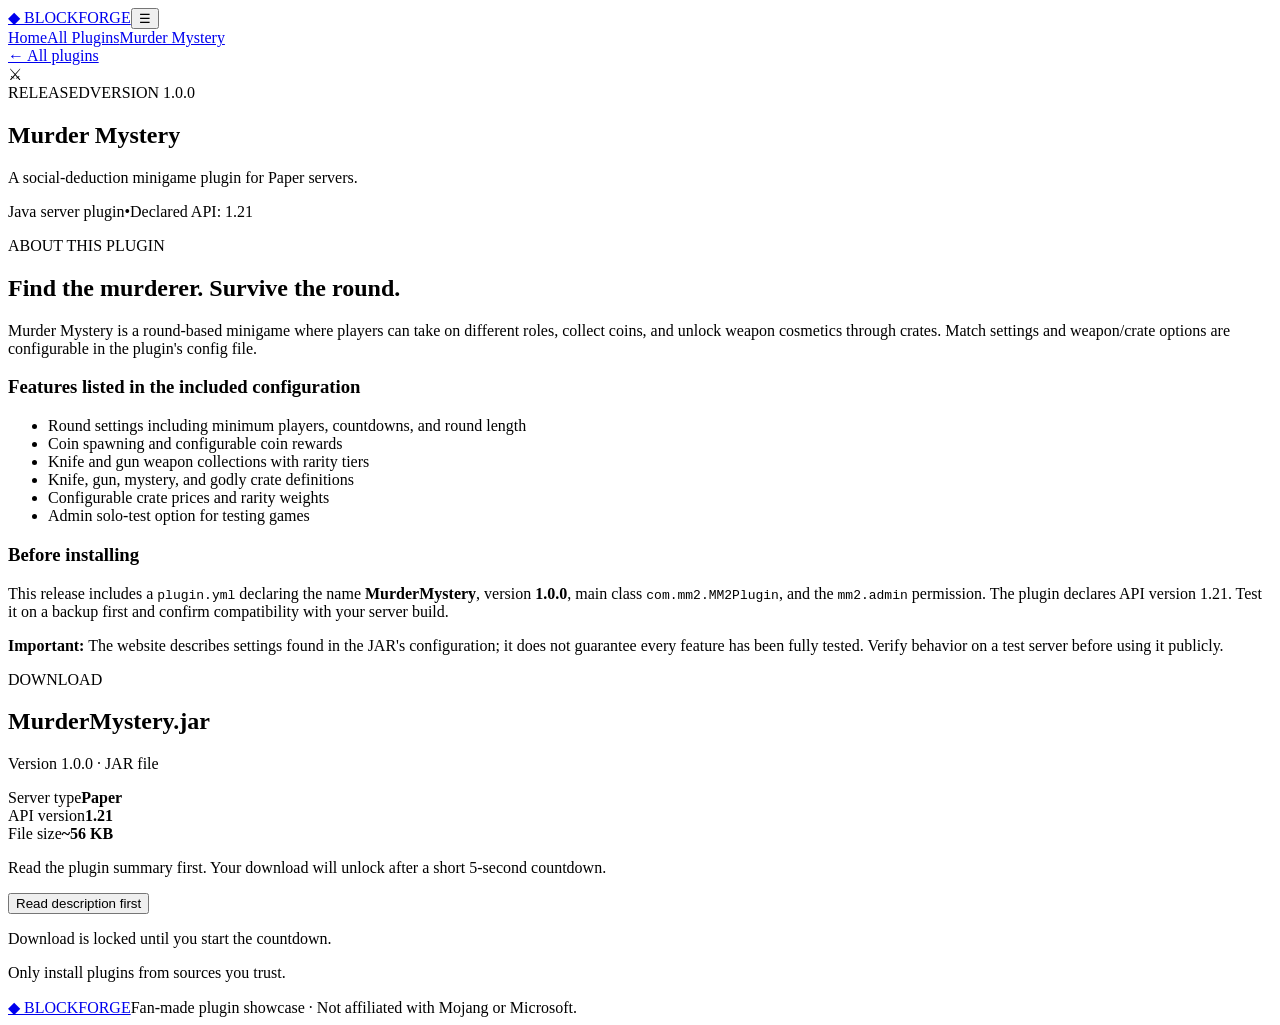
==== murder-mystery.html @ 1579885c "Add files via upload" ====
<!DOCTYPE html>
<html lang="en"><head><meta charset="UTF-8"><meta name="viewport" content="width=device-width, initial-scale=1"><meta name="description" content="Murder Mystery 1.0.0 Minecraft plugin details and download."><title>Murder Mystery 1.0.0 | BlockForge</title><link rel="stylesheet" href="style.css"></head>
<body><header class="topbar"><a class="brand" href="index.html"><span class="brand-icon">◆</span> BLOCKFORGE</a><button class="menu-toggle" id="menuToggle" aria-label="Toggle navigation">☰</button><nav id="nav"><a href="index.html">Home</a><a href="plugins.html">All Plugins</a><a class="active" href="murder-mystery.html">Murder Mystery</a></nav></header>
<main class="page-main">
<a class="back-link" href="plugins.html">← All plugins</a>
<section class="detail-hero"><div class="detail-icon">⚔</div><div><div class="chips"><span class="chip green">RELEASED</span><span class="chip">VERSION 1.0.0</span></div><h1 class="page-title">Murder Mystery</h1><p class="lead">A social-deduction minigame plugin for Paper servers.</p><div class="meta"><span>Java server plugin</span><span>•</span><span>Declared API: 1.21</span></div></div></section>
<div class="detail-layout"><section class="content-panel"><p class="eyebrow">ABOUT THIS PLUGIN</p><h2>Find the murderer. Survive the round.</h2><p>Murder Mystery is a round-based minigame where players can take on different roles, collect coins, and unlock weapon cosmetics through crates. Match settings and weapon/crate options are configurable in the plugin's config file.</p>
<h3>Features listed in the included configuration</h3><ul class="feature-list"><li>Round settings including minimum players, countdowns, and round length</li><li>Coin spawning and configurable coin rewards</li><li>Knife and gun weapon collections with rarity tiers</li><li>Knife, gun, mystery, and godly crate definitions</li><li>Configurable crate prices and rarity weights</li><li>Admin solo-test option for testing games</li></ul>
<h3>Before installing</h3><p>This release includes a <code>plugin.yml</code> declaring the name <strong>MurderMystery</strong>, version <strong>1.0.0</strong>, main class <code>com.mm2.MM2Plugin</code>, and the <code>mm2.admin</code> permission. The plugin declares API version 1.21. Test it on a backup first and confirm compatibility with your server build.</p>
<div class="warning"><strong>Important:</strong> The website describes settings found in the JAR's configuration; it does not guarantee every feature has been fully tested. Verify behavior on a test server before using it publicly.</div>
</section>
<aside class="download-panel"><p class="eyebrow">DOWNLOAD</p><h2>MurderMystery.jar</h2><p class="muted">Version 1.0.0 · JAR file</p><div class="download-facts"><div><span>Server type</span><strong>Paper</strong></div><div><span>API version</span><strong>1.21</strong></div><div><span>File size</span><strong>~56 KB</strong></div></div>
<p class="download-explain">Read the plugin summary first. Your download will unlock after a short 5-second countdown.</p><button id="downloadBtn" class="button primary download-button" data-file="downloads/MurderMystery-1.0.0.jar">Read description first</button><p id="downloadStatus" class="download-status" aria-live="polite">Download is locked until you start the countdown.</p><p class="tiny">Only install plugins from sources you trust.</p></aside></div>
</main><footer><a class="brand" href="index.html"><span class="brand-icon">◆</span> BLOCKFORGE</a><span>Fan-made plugin showcase · Not affiliated with Mojang or Microsoft.</span></footer><script src="script.js"></script></body></html>
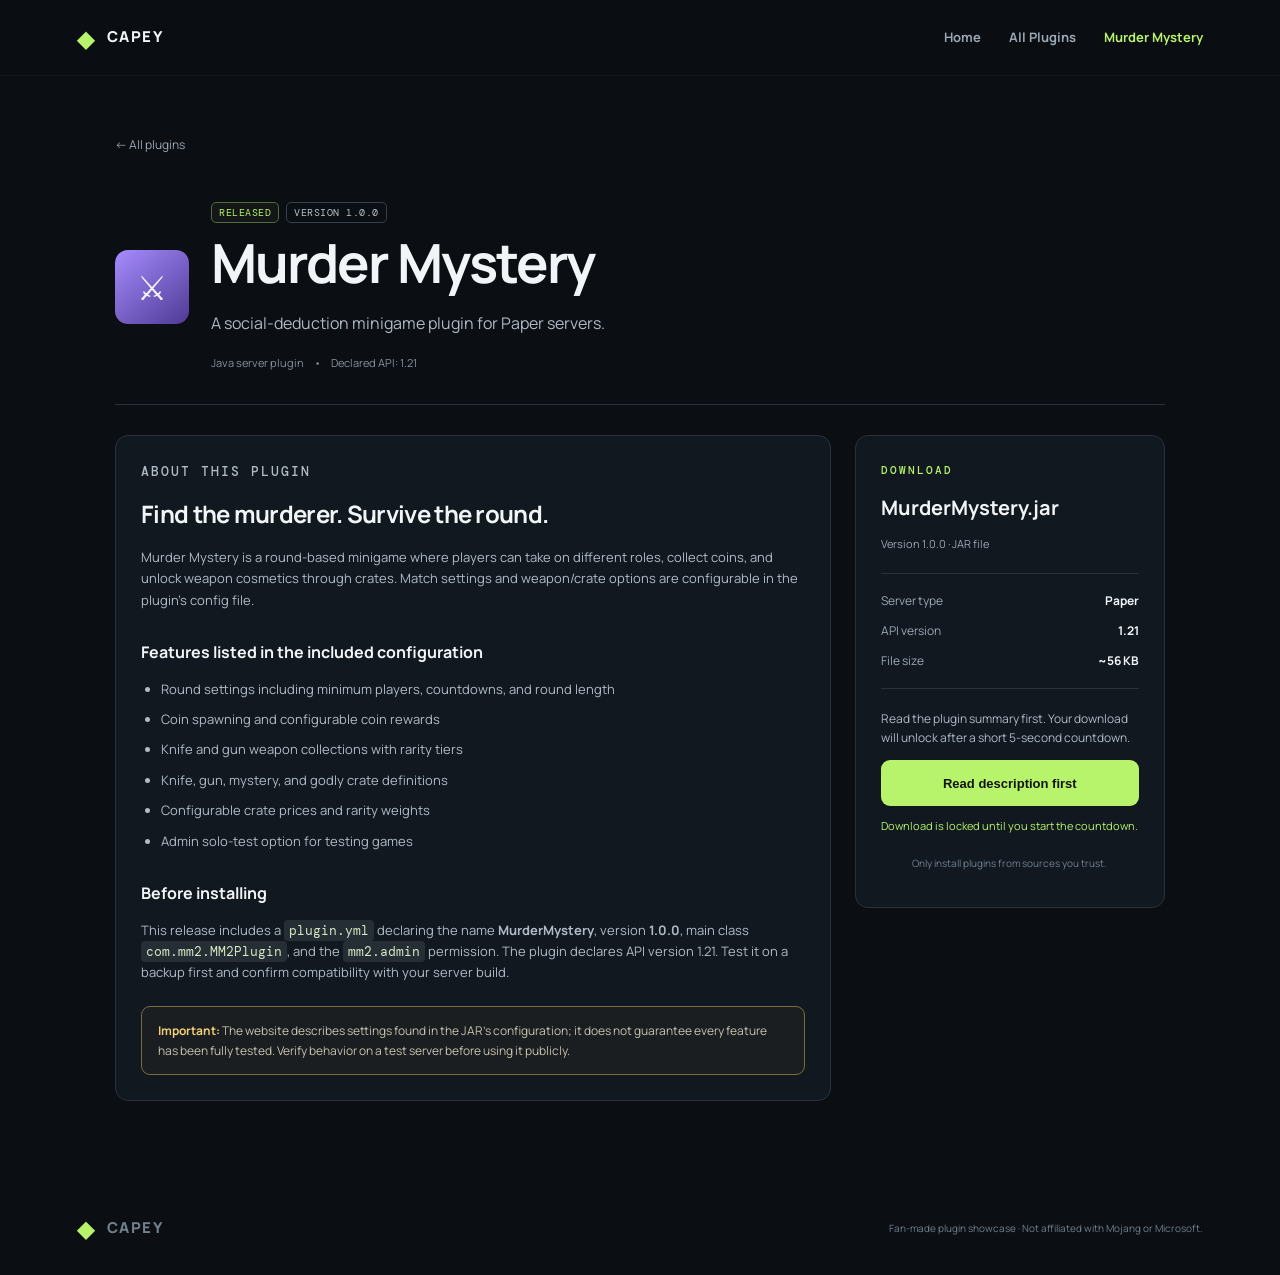
==== commit 8fba3b54: "Update murder-mystery.html" ====
--- a/murder-mystery.html
+++ b/murder-mystery.html
@@ -1,6 +1,6 @@
 <!DOCTYPE html>
-<html lang="en"><head><meta charset="UTF-8"><meta name="viewport" content="width=device-width, initial-scale=1"><meta name="description" content="Murder Mystery 1.0.0 Minecraft plugin details and download."><title>Murder Mystery 1.0.0 | BlockForge</title><link rel="stylesheet" href="style.css"></head>
-<body><header class="topbar"><a class="brand" href="index.html"><span class="brand-icon">◆</span> BLOCKFORGE</a><button class="menu-toggle" id="menuToggle" aria-label="Toggle navigation">☰</button><nav id="nav"><a href="index.html">Home</a><a href="plugins.html">All Plugins</a><a class="active" href="murder-mystery.html">Murder Mystery</a></nav></header>
+<html lang="en"><head><meta charset="UTF-8"><meta name="viewport" content="width=device-width, initial-scale=1"><meta name="description" content="Murder Mystery 1.0.0 Minecraft plugin details and download."><title>Murder Mystery 1.0.0 | Capey</title><link rel="stylesheet" href="style.css"></head>
+<body><header class="topbar"><a class="brand" href="index.html"><span class="brand-icon">◆</span> CAPEY</a><button class="menu-toggle" id="menuToggle" aria-label="Toggle navigation">☰</button><nav id="nav"><a href="index.html">Home</a><a href="plugins.html">All Plugins</a><a class="active" href="murder-mystery.html">Murder Mystery</a></nav></header>
 <main class="page-main">
 <a class="back-link" href="plugins.html">← All plugins</a>
 <section class="detail-hero"><div class="detail-icon">⚔</div><div><div class="chips"><span class="chip green">RELEASED</span><span class="chip">VERSION 1.0.0</span></div><h1 class="page-title">Murder Mystery</h1><p class="lead">A social-deduction minigame plugin for Paper servers.</p><div class="meta"><span>Java server plugin</span><span>•</span><span>Declared API: 1.21</span></div></div></section>
@@ -11,4 +11,4 @@
 </section>
 <aside class="download-panel"><p class="eyebrow">DOWNLOAD</p><h2>MurderMystery.jar</h2><p class="muted">Version 1.0.0 · JAR file</p><div class="download-facts"><div><span>Server type</span><strong>Paper</strong></div><div><span>API version</span><strong>1.21</strong></div><div><span>File size</span><strong>~56 KB</strong></div></div>
 <p class="download-explain">Read the plugin summary first. Your download will unlock after a short 5-second countdown.</p><button id="downloadBtn" class="button primary download-button" data-file="downloads/MurderMystery-1.0.0.jar">Read description first</button><p id="downloadStatus" class="download-status" aria-live="polite">Download is locked until you start the countdown.</p><p class="tiny">Only install plugins from sources you trust.</p></aside></div>
-</main><footer><a class="brand" href="index.html"><span class="brand-icon">◆</span> BLOCKFORGE</a><span>Fan-made plugin showcase · Not affiliated with Mojang or Microsoft.</span></footer><script src="script.js"></script></body></html>+</main><footer><a class="brand" href="index.html"><span class="brand-icon">◆</span> CAPEY</a><span>Fan-made plugin showcase · Not affiliated with Mojang or Microsoft.</span></footer><script src="script.js"></script></body></html>
--- a/style.css
+++ b/style.css
@@ -0,0 +1,3 @@
+@import url('https://fonts.googleapis.com/css2?family=DM+Mono:wght@400;500&family=Manrope:wght@400;500;600;700;800&display=swap');
+:root{--bg:#0b0e12;--panel:#121820;--panel2:#171f29;--text:#f2f5f7;--muted:#9ba7b4;--green:#b7f36b;--green2:#8fce48;--line:#29323c;--purple:#a28bff}
+*{box-sizing:border-box}html{scroll-behavior:smooth}body{margin:0;background:var(--bg);color:var(--text);font-family:Manrope,system-ui,sans-serif;line-height:1.65}a{color:inherit;text-decoration:none}.topbar{height:76px;padding:0 clamp(20px,6vw,90px);display:flex;align-items:center;justify-content:space-between;border-bottom:1px solid #ffffff0d;background:#0b0e12eF;position:sticky;top:0;z-index:10;backdrop-filter:blur(12px)}.brand{font-weight:800;letter-spacing:1.5px;font-size:15px;display:flex;align-items:center;gap:10px}.brand-icon{color:var(--green);font-size:24px}nav{display:flex;gap:28px}nav a{font-size:13px;color:var(--muted);font-weight:700}nav a:hover,nav a.active{color:var(--green)}.menu-toggle{display:none;background:none;color:white;border:1px solid var(--line);padding:8px 12px;border-radius:8px;font-size:20px}.hero{padding:86px clamp(20px,9vw,135px) 80px;display:grid;grid-template-columns:1.05fr .95fr;align-items:center;gap:30px;min-height:540px;overflow:hidden;background:radial-gradient(ellipse at 78% 50%,#263d284a,transparent 45%)}.eyebrow{font-family:'DM Mono',monospace;color:var(--green);font-size:11px;letter-spacing:2px;font-weight:500;margin:0 0 12px}.hero h1{font-size:clamp(42px,5.7vw,72px);letter-spacing:-3px;line-height:1.08;margin:0 0 22px;font-weight:800}.hero h1 span{color:var(--green)}.lead{color:#aeb9c5;max-width:610px;font-size:16px;line-height:1.8}.hero-actions{display:flex;gap:12px;flex-wrap:wrap;margin-top:28px}.button{display:inline-flex;align-items:center;justify-content:center;gap:14px;padding:13px 19px;border-radius:9px;font-weight:800;font-size:13px;border:0;cursor:pointer;transition:transform .15s,background .15s}.button:hover{transform:translateY(-2px)}.primary{background:var(--green);color:#10160c}.primary:hover{background:#c9ff8c}.secondary{border:1px solid #39434e;color:var(--text);background:#ffffff05}.small-note{margin-top:25px;font-size:11px;color:var(--muted)}.green-dot{display:inline-block;width:7px;height:7px;background:var(--green);border-radius:50%;margin-right:7px}.hero-art{height:340px;position:relative;display:grid;place-items:center}.orbit{position:absolute;border:1px solid #8fd34c35;border-radius:50%;width:300px;height:300px;transform:rotate(-24deg) scaleY(.62)}.orbit-two{width:390px;height:390px;transform:rotate(50deg) scaleY(.45);border-color:#8fd34c20}.pixel-cube{position:relative;width:160px;height:150px;transform:rotate(-8deg);filter:drop-shadow(0 24px 28px #0009)}.cube-top{position:absolute;top:0;left:18px;width:125px;height:78px;background:#c8ff84;transform:skewY(-27deg) scaleY(.65);border:2px solid #e1ffb9}.cube-front{position:absolute;top:50px;left:18px;width:125px;height:100px;background:linear-gradient(135deg,#8fce48,#4d852d);clip-path:polygon(0 0,100% 0,100% 100%,0 100%);border:2px solid #c8ff84}.cube-side{position:absolute;top:50px;left:142px;width:30px;height:100px;background:#31571f;clip-path:polygon(0 0,100% -15%,100% 85%,0 100%)}.float-tag{position:absolute;background:#121a13;border:1px solid #48653b;color:var(--green);font:11px 'DM Mono',monospace;letter-spacing:1px;padding:9px 12px;border-radius:6px}.tag-one{top:45px;right:0}.tag-two{bottom:35px;left:5px}.section{padding:55px clamp(20px,9vw,135px)}.section-heading{display:flex;justify-content:space-between;align-items:end;gap:20px;margin-bottom:24px}.section h2,.install-section h2{font-size:30px;letter-spacing:-1px;margin:0}.text-link{color:var(--green);font-size:12px;font-weight:800}.plugin-feature{display:flex;align-items:center;gap:24px;padding:25px;background:var(--panel);border:1px solid var(--line);border-radius:15px}.plugin-emblem,.detail-icon{width:74px;height:74px;display:grid;place-items:center;border-radius:13px;background:linear-gradient(140deg,#a68cff,#4e3a94);font-size:34px;flex-shrink:0}.plugin-info{flex:1}.plugin-info h3{margin:8px 0 3px;font-size:22px}.plugin-info p,.plugin-card p,.empty-card p{color:var(--muted);font-size:13px;margin:5px 0 10px}.chips{display:flex;gap:7px;flex-wrap:wrap}.chip{font:10px 'DM Mono',monospace;color:#b6c1cb;border:1px solid #35404b;border-radius:5px;padding:3px 7px;letter-spacing:.5px}.chip.green{color:var(--green);border-color:#516b3d;background:#b7f36b0b}.meta{display:flex;gap:10px;flex-wrap:wrap;color:#85919e;font-size:11px;margin-top:12px}.install-section{background:#0f141a;border-top:1px solid #ffffff0a;border-bottom:1px solid #ffffff0a}.steps{display:grid;grid-template-columns:repeat(3,1fr);gap:16px;margin-top:28px}.step{padding:22px;background:var(--panel);border:1px solid var(--line);border-radius:12px}.step>span{font:12px 'DM Mono',monospace;color:var(--green)}.step h3{margin:9px 0 3px}.step p{font-size:13px;color:var(--muted);margin:0}.warning{border:1px solid #7d6b3a;background:#d4a83b0b;padding:14px 16px;border-radius:9px;color:#c8c1ae;font-size:12px;margin-top:22px}.warning strong{color:#f0cf78}code{background:#252d35;border-radius:4px;padding:2px 5px;font-family:'DM Mono',monospace;color:#d4e7bf}footer{display:flex;align-items:center;justify-content:space-between;gap:20px;padding:27px clamp(20px,6vw,90px);color:#71808d;font-size:10px}.page-main{padding:54px clamp(20px,9vw,135px) 80px;min-height:70vh}.page-title{font-size:clamp(36px,5vw,54px);letter-spacing:-2px;line-height:1.15;margin:0 0 10px}.page-main>.lead{margin-top:8px}.plugin-grid{display:grid;grid-template-columns:repeat(2,minmax(0,1fr));gap:18px;margin-top:34px}.plugin-card,.empty-card{border:1px solid var(--line);border-radius:14px;overflow:hidden;background:var(--panel)}.card-art{height:140px;display:grid;place-items:center;font-size:46px;background:radial-gradient(circle,#3b2c68,#171a27)}.card-body{padding:20px}.card-body h2,.empty-card h2{font-size:21px;margin:12px 0 5px}.card-bottom{display:flex;align-items:center;justify-content:space-between;margin-top:22px}.muted{color:var(--muted);font-size:11px}.empty-card{border-style:dashed;padding:30px;display:flex;flex-direction:column;align-items:flex-start;justify-content:center;min-height:280px}.plus{color:var(--green);font-size:30px}.back-link{display:inline-block;color:var(--muted);font-size:12px;margin-bottom:25px}.back-link:hover{color:var(--green)}.detail-hero{display:flex;align-items:center;gap:22px;padding:22px 0 32px;border-bottom:1px solid var(--line)}.detail-hero .page-title{margin-top:8px}.detail-layout{display:grid;grid-template-columns:minmax(0,1fr) 310px;gap:24px;margin-top:30px;align-items:start}.content-panel,.download-panel{background:var(--panel);border:1px solid var(--line);border-radius:13px;padding:25px}.content-panel h2{font-size:24px;letter-spacing:-.7px;margin:0 0 12px}.content-panel h3{font-size:16px;margin:28px 0 8px}.content-panel p{color:#b0bbc5;font-size:13px}.feature-list{padding-left:20px;color:#b0bbc5;font-size:13px}.feature-list li{margin:9px 0}.download-panel{position:sticky;top:96px}.download-panel h2{font-size:20px;margin:4px 0}.download-facts{border-top:1px solid var(--line);border-bottom:1px solid var(--line);padding:12px 0;margin:20px 0}.download-facts div{display:flex;justify-content:space-between;padding:5px 0;font-size:12px}.download-facts span{color:var(--muted)}.download-facts strong{font-weight:700}.download-explain{font-size:12px;color:#aeb9c5}.download-button{width:100%;min-height:46px}.download-button:disabled{cursor:wait;background:#3b4b31;color:#c0d3b1;transform:none}.download-status{font-size:11px;color:var(--green);min-height:18px}.tiny{font-size:10px;color:#71808d;text-align:center;margin-top:20px}@media(max-width:760px){.topbar{height:66px}.menu-toggle{display:block}nav{display:none;position:absolute;top:65px;left:0;right:0;padding:18px 22px;background:#10151b;border-bottom:1px solid var(--line);flex-direction:column;gap:17px}nav.open{display:flex}.hero{grid-template-columns:1fr;padding-top:62px;gap:0}.hero-art{height:280px;order:-1}.hero h1{letter-spacing:-2px}.tag-one{right:8%}.section-heading{align-items:start;flex-direction:column}.plugin-feature{align-items:flex-start;flex-wrap:wrap}.plugin-feature>.button{width:100%}.steps,.plugin-grid{grid-template-columns:1fr}.detail-layout{grid-template-columns:1fr}.download-panel{position:static;order:-1}.detail-hero{align-items:flex-start}.detail-icon{width:60px;height:60px}footer{align-items:flex-start;flex-direction:column}.page-main{padding-top:35px}}
